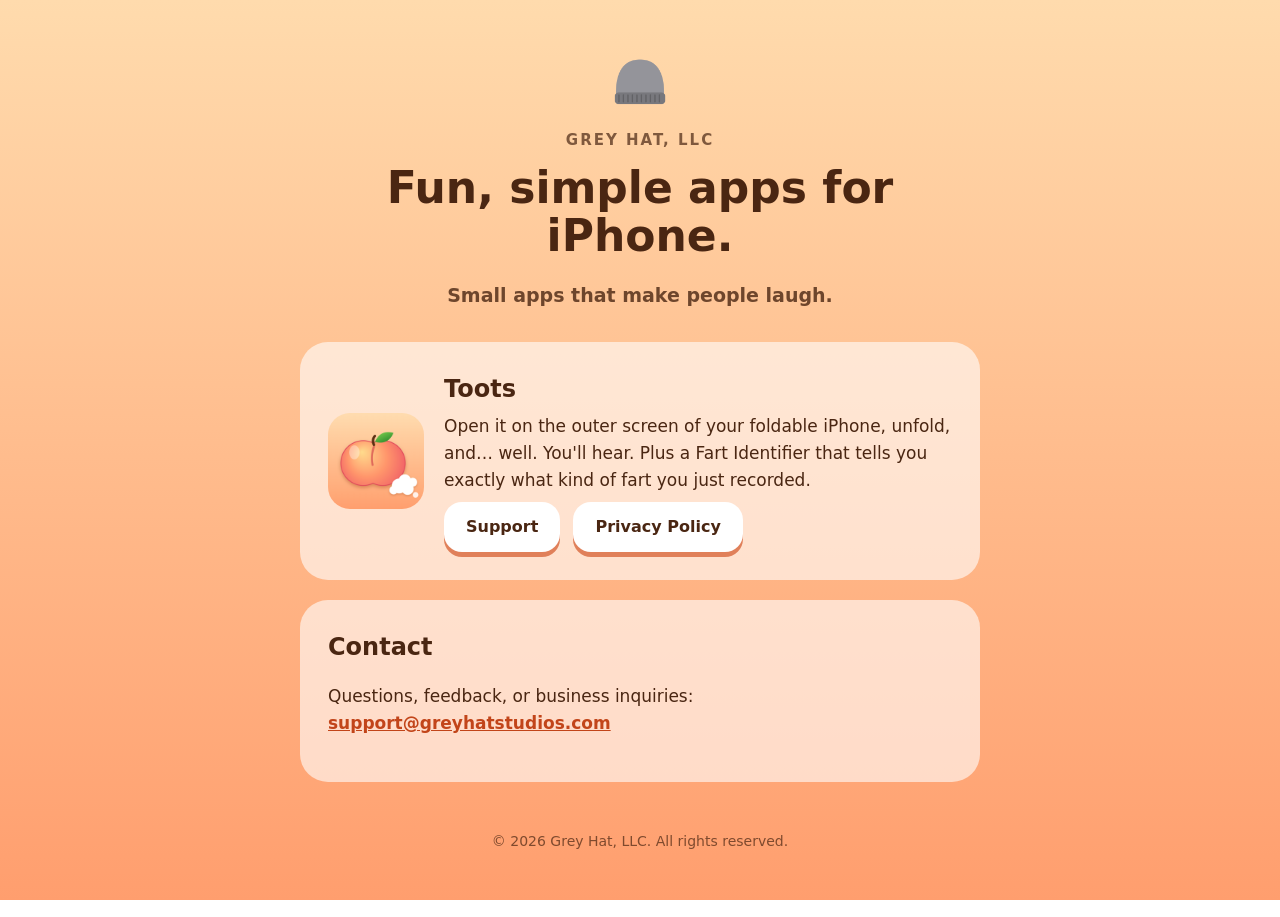
==== index.html @ cb1c9b13 "Grey Hat, LLC website: home, Toots privacy policy, Toots support" ====
<!DOCTYPE html>
<html lang="en">
<head>
    <meta charset="utf-8">
    <meta name="viewport" content="width=device-width, initial-scale=1">
    <title>Grey Hat, LLC</title>
    <meta name="description" content="Grey Hat, LLC makes fun, simple apps for iPhone.">
    <link rel="icon" href="/beanie.png">
    <link rel="stylesheet" href="/style.css">
</head>
<body>
<main>
    <header>
        <a href="/"><img class="beanie" src="/beanie.png" alt="Grey Hat, LLC logo"></a>
        <div class="logo">Grey Hat, LLC</div>
        <h1>Fun, simple apps for iPhone.</h1>
        <p class="subtitle">Small apps that make people laugh.</p>
    </header>

    <div class="card app">
        <img src="/toots/icon.png" alt="Toots app icon">
        <div>
            <h2>Toots</h2>
            <p>Open it on the outer screen of your foldable iPhone, unfold, and… well. You'll hear. Plus a Fart Identifier that tells you exactly what kind of fart you just recorded.</p>
            <a class="button light" href="/toots/support/">Support</a>
            <a class="button light" href="/toots/privacy/">Privacy Policy</a>
        </div>
    </div>

    <div class="card">
        <h2>Contact</h2>
        <p>Questions, feedback, or business inquiries: <a href="mailto:support@greyhatstudios.com">support@greyhatstudios.com</a></p>
    </div>

    <footer>© 2026 Grey Hat, LLC. All rights reserved.</footer>
</main>
</body>
</html>
---- style.css ----
/* Grey Hat, LLC – matches the Toots app look: peach gradient, rounded type, brown text. */
:root {
    --peach-top: #FFDBAD;
    --peach-bottom: #FF9E6E;
    --orange: #FF6B35;
    --orange-dark: #C2451A;
    --brown: #4A2612;
    --card: rgba(255, 255, 255, 0.6);
}

* { box-sizing: border-box; }

body {
    margin: 0;
    min-height: 100vh;
    font-family: ui-rounded, "SF Pro Rounded", system-ui, -apple-system, "Segoe UI", sans-serif;
    color: var(--brown);
    background: linear-gradient(var(--peach-top), var(--peach-bottom)) fixed;
    line-height: 1.6;
}

main {
    max-width: 720px;
    margin: 0 auto;
    padding: 48px 20px 64px;
}

header { text-align: center; margin-bottom: 32px; }
header .logo { font-size: 15px; font-weight: 800; letter-spacing: 2px; text-transform: uppercase; opacity: 0.7; }
header .logo a { color: inherit; text-decoration: none; }

h1 { font-size: 44px; font-weight: 900; line-height: 1.1; margin: 12px 0; }
h2 { font-size: 24px; font-weight: 900; margin: 32px 0 8px; }
h3 { font-size: 18px; font-weight: 800; margin: 24px 0 4px; }
p, li { font-size: 17px; }
.subtitle { font-size: 19px; font-weight: 600; opacity: 0.8; }

a { color: var(--orange-dark); font-weight: 700; }

.card {
    background: var(--card);
    border-radius: 28px;
    padding: 28px;
    margin: 20px 0;
}

.app {
    display: flex;
    gap: 20px;
    align-items: center;
}
.app img { width: 96px; height: 96px; border-radius: 22px; flex-shrink: 0; }
.app h2 { margin: 0 0 4px; }
.app p { margin: 0; }

.button {
    display: inline-block;
    background: var(--orange);
    color: white;
    text-decoration: none;
    font-weight: 800;
    padding: 12px 22px;
    border-radius: 18px;
    box-shadow: 0 5px 0 var(--orange-dark);
    margin: 8px 8px 0 0;
}
.button.light { background: white; color: var(--brown); box-shadow: 0 5px 0 #E0805A; }

.small { font-size: 14px; opacity: 0.7; }

footer { text-align: center; margin-top: 48px; font-size: 14px; opacity: 0.7; }
footer a { color: inherit; }

@media (max-width: 520px) {
    h1 { font-size: 34px; }
    .app { flex-direction: column; text-align: center; }
}

/* No extra gap above the first heading inside a card. */
.card > :first-child { margin-top: 0; }

header .beanie { width: 72px; height: 72px; display: block; margin: 0 auto 8px; }
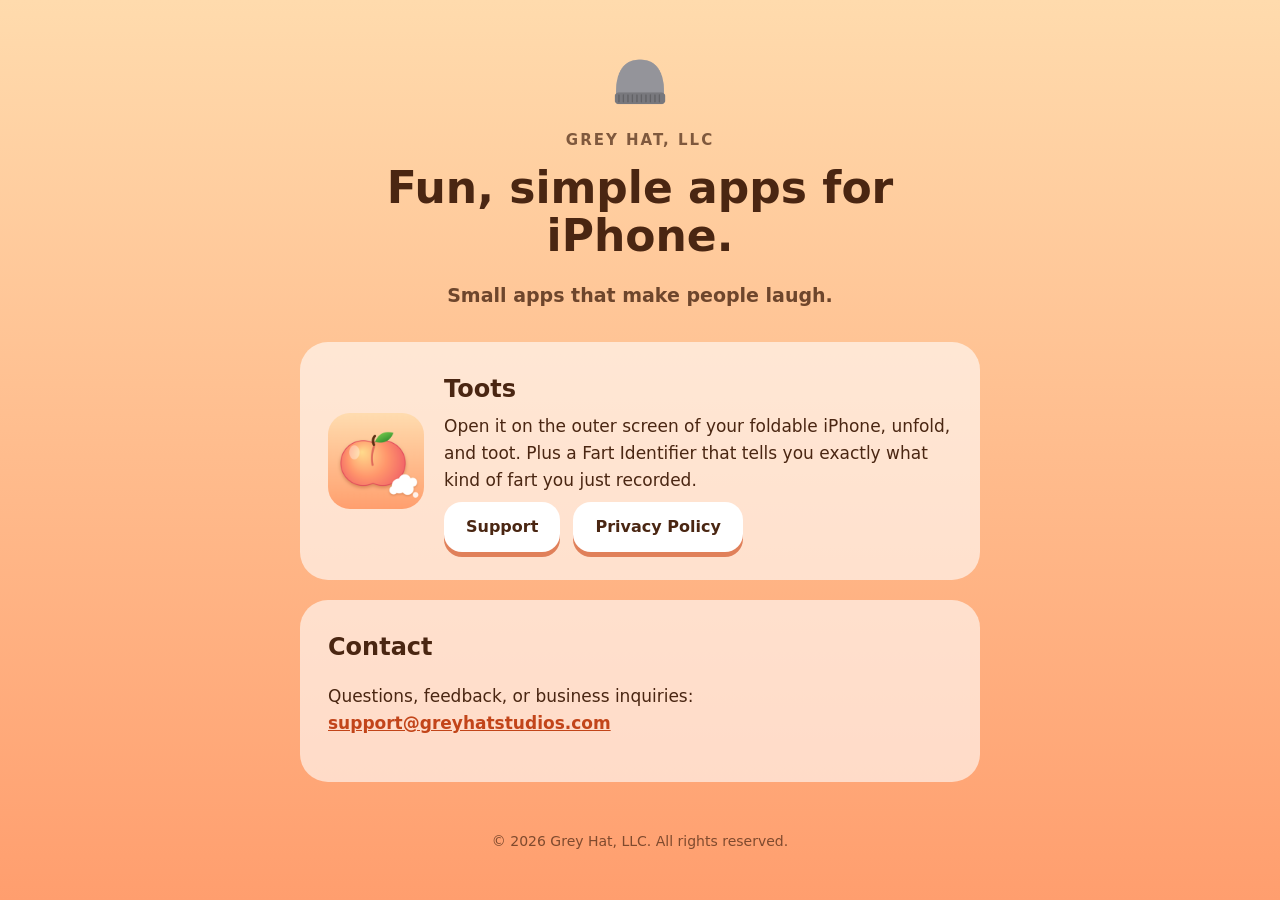
==== commit 478c521b: "Update Toots blurb on home page" ====
--- a/index.html
+++ b/index.html
@@ -21,7 +21,7 @@
         <img src="/toots/icon.png" alt="Toots app icon">
         <div>
             <h2>Toots</h2>
-            <p>Open it on the outer screen of your foldable iPhone, unfold, and… well. You'll hear. Plus a Fart Identifier that tells you exactly what kind of fart you just recorded.</p>
+            <p>Open it on the outer screen of your foldable iPhone, unfold, and toot. Plus a Fart Identifier that tells you exactly what kind of fart you just recorded.</p>
             <a class="button light" href="/toots/support/">Support</a>
             <a class="button light" href="/toots/privacy/">Privacy Policy</a>
         </div>
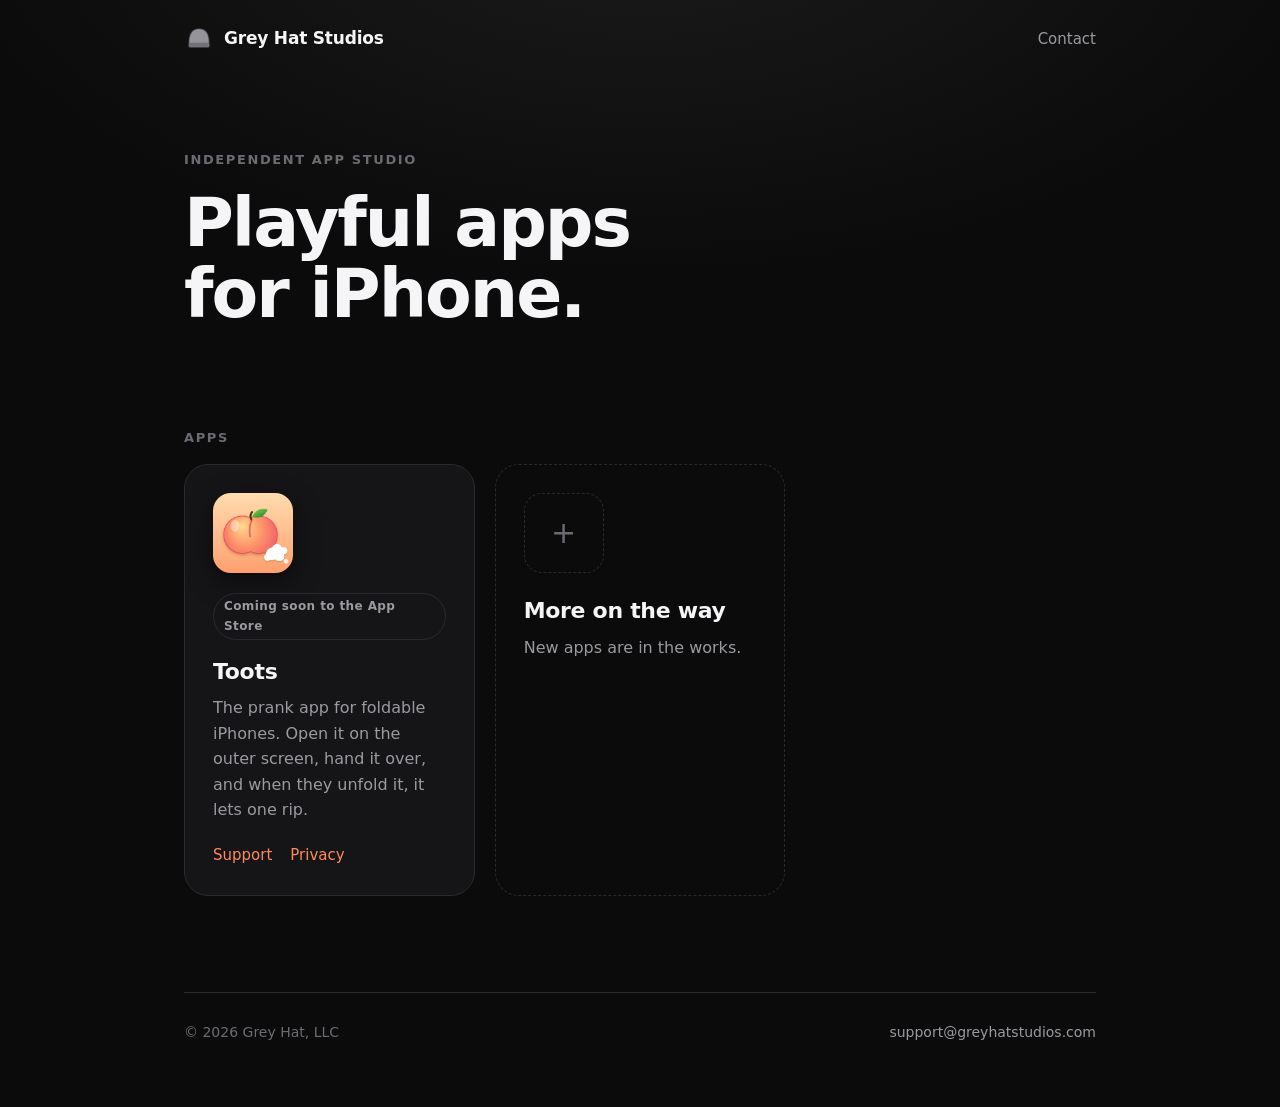
==== commit 09f12d36: "Redesign as Grey Hat Studios portfolio: dark look, apps grid - New dark, minimal studio style shared" ====
--- a/index.html
+++ b/index.html
@@ -3,36 +3,48 @@
 <head>
     <meta charset="utf-8">
     <meta name="viewport" content="width=device-width, initial-scale=1">
-    <title>Grey Hat, LLC</title>
-    <meta name="description" content="Grey Hat, LLC makes fun, simple apps for iPhone.">
+    <title>Grey Hat Studios</title>
+    <meta name="description" content="Grey Hat Studios is an independent studio making playful apps for iPhone.">
+    <meta name="theme-color" content="#0B0B0C">
     <link rel="icon" href="/beanie.png">
     <link rel="stylesheet" href="/style.css">
 </head>
 <body>
 <main>
-    <header>
-        <a href="/"><img class="beanie" src="/beanie.png" alt="Grey Hat, LLC logo"></a>
-        <div class="logo">Grey Hat, LLC</div>
-        <h1>Fun, simple apps for iPhone.</h1>
-        <p class="subtitle">Small apps that make people laugh.</p>
+    <header class="nav">
+        <a class="brand" href="/"><img src="/beanie.png" alt="">Grey Hat Studios</a>
+        <a class="nav-link" href="mailto:support@greyhatstudios.com">Contact</a>
     </header>
 
-    <div class="card app">
-        <img src="/toots/icon.png" alt="Toots app icon">
-        <div>
-            <h2>Toots</h2>
-            <p>Open it on the outer screen of your foldable iPhone, unfold, and toot. Plus a Fart Identifier that tells you exactly what kind of fart you just recorded.</p>
-            <a class="button light" href="/toots/support/">Support</a>
-            <a class="button light" href="/toots/privacy/">Privacy Policy</a>
-        </div>
-    </div>
+    <section class="hero">
+        <p class="eyebrow">Independent app studio</p>
+        <h1>Playful apps<br>for iPhone.</h1>
+    </section>
 
-    <div class="card">
-        <h2>Contact</h2>
-        <p>Questions, feedback, or business inquiries: <a href="mailto:support@greyhatstudios.com">support@greyhatstudios.com</a></p>
-    </div>
+    <p class="eyebrow">Apps</p>
+    <section class="grid">
+        <article class="app-card">
+            <img class="icon" src="/toots/icon.png" alt="Toots app icon">
+            <span class="status">Coming soon to the App Store</span>
+            <h3>Toots</h3>
+            <p>The prank app for foldable iPhones. Open it on the outer screen, hand it over, and when they unfold it, it lets one rip.</p>
+            <div class="links">
+                <a href="/toots/support/">Support</a>
+                <a href="/toots/privacy/">Privacy</a>
+            </div>
+        </article>
 
-    <footer>© 2026 Grey Hat, LLC. All rights reserved.</footer>
+        <article class="app-card placeholder">
+            <div class="icon">+</div>
+            <h3>More on the way</h3>
+            <p>New apps are in the works.</p>
+        </article>
+    </section>
+
+    <footer>
+        <span>© 2026 Grey Hat, LLC</span>
+        <a href="mailto:support@greyhatstudios.com">support@greyhatstudios.com</a>
+    </footer>
 </main>
 </body>
 </html>
--- a/style.css
+++ b/style.css
@@ -1,82 +1,193 @@
-/* Grey Hat, LLC – matches the Toots app look: peach gradient, rounded type, brown text. */
+/* Grey Hat Studios – dark, minimal studio look. Colorful app icons do the talking. */
 :root {
-    --peach-top: #FFDBAD;
-    --peach-bottom: #FF9E6E;
-    --orange: #FF6B35;
-    --orange-dark: #C2451A;
-    --brown: #4A2612;
-    --card: rgba(255, 255, 255, 0.6);
+    --bg: #0B0B0C;
+    --surface: #151517;
+    --surface-hover: #1C1C1F;
+    --border: #2A2A2E;
+    --text: #F5F5F7;
+    --muted: #9A9AA0;
+    --faint: #6B6B72;
+    --accent: #FF8A5B; /* Toots peach, used sparingly for links */
 }
 
 * { box-sizing: border-box; }
 
+html { -webkit-text-size-adjust: 100%; }
+
 body {
     margin: 0;
     min-height: 100vh;
-    font-family: ui-rounded, "SF Pro Rounded", system-ui, -apple-system, "Segoe UI", sans-serif;
-    color: var(--brown);
-    background: linear-gradient(var(--peach-top), var(--peach-bottom)) fixed;
+    font-family: -apple-system, BlinkMacSystemFont, "SF Pro Text", "Inter", system-ui, "Segoe UI", sans-serif;
+    color: var(--text);
+    background: var(--bg);
     line-height: 1.6;
+    -webkit-font-smoothing: antialiased;
+    /* Faint glow at the top so the black doesn't feel flat. */
+    background-image: radial-gradient(ellipse 80% 50% at 50% -10%, rgba(255, 255, 255, 0.07), transparent 70%);
+    background-repeat: no-repeat;
 }
 
 main {
-    max-width: 720px;
+    max-width: 960px;
     margin: 0 auto;
-    padding: 48px 20px 64px;
+    padding: 0 24px 64px;
 }
 
-header { text-align: center; margin-bottom: 32px; }
-header .logo { font-size: 15px; font-weight: 800; letter-spacing: 2px; text-transform: uppercase; opacity: 0.7; }
-header .logo a { color: inherit; text-decoration: none; }
+/* ---------- Top bar ---------- */
 
-h1 { font-size: 44px; font-weight: 900; line-height: 1.1; margin: 12px 0; }
-h2 { font-size: 24px; font-weight: 900; margin: 32px 0 8px; }
-h3 { font-size: 18px; font-weight: 800; margin: 24px 0 4px; }
-p, li { font-size: 17px; }
-.subtitle { font-size: 19px; font-weight: 600; opacity: 0.8; }
+.nav {
+    display: flex;
+    align-items: center;
+    justify-content: space-between;
+    padding: 24px 0;
+}
+.brand {
+    display: flex;
+    align-items: center;
+    gap: 10px;
+    color: var(--text);
+    text-decoration: none;
+    font-weight: 700;
+    font-size: 17px;
+    letter-spacing: -0.2px;
+}
+.brand img { width: 30px; height: 30px; }
+.nav-link { color: var(--muted); text-decoration: none; font-size: 15px; font-weight: 500; }
+.nav-link:hover { color: var(--text); }
 
-a { color: var(--orange-dark); font-weight: 700; }
+/* ---------- Type ---------- */
+
+h1 {
+    font-size: clamp(40px, 7vw, 68px);
+    font-weight: 700;
+    letter-spacing: -2px;
+    line-height: 1.05;
+    margin: 0 0 18px;
+}
+h2 { font-size: 24px; font-weight: 700; letter-spacing: -0.4px; margin: 36px 0 8px; }
+h3 { font-size: 18px; font-weight: 600; margin: 28px 0 4px; }
+p, li { font-size: 17px; color: var(--muted); }
+strong { color: var(--text); font-weight: 600; }
+
+a { color: var(--accent); text-decoration: none; }
+a:hover { text-decoration: underline; }
+
+.eyebrow {
+    font-size: 13px;
+    font-weight: 600;
+    letter-spacing: 1.6px;
+    text-transform: uppercase;
+    color: var(--faint);
+    margin: 0 0 16px;
+}
+.lead { font-size: 21px; max-width: 560px; margin: 0; }
+.small { font-size: 14px; color: var(--faint); }
+
+/* ---------- Home ---------- */
+
+.hero { padding: 72px 0 80px; }
+
+.grid {
+    display: grid;
+    grid-template-columns: repeat(auto-fill, minmax(280px, 1fr));
+    gap: 20px;
+}
+
+.app-card {
+    display: flex;
+    flex-direction: column;
+    background: var(--surface);
+    border: 1px solid var(--border);
+    border-radius: 24px;
+    padding: 28px;
+    transition: transform 0.2s ease, background 0.2s ease, border-color 0.2s ease;
+}
+.app-card:hover { transform: translateY(-3px); background: var(--surface-hover); border-color: #3A3A3F; }
+.app-card .icon {
+    width: 80px;
+    height: 80px;
+    border-radius: 18px;
+    margin-bottom: 20px;
+    box-shadow: 0 8px 24px rgba(0, 0, 0, 0.5);
+}
+.app-card h3 { margin: 0 0 6px; font-size: 22px; font-weight: 700; letter-spacing: -0.3px; }
+.app-card p { margin: 0 0 20px; font-size: 16px; flex-grow: 1; }
+.app-card .links { display: flex; gap: 18px; flex-wrap: wrap; font-size: 15px; font-weight: 500; }
+
+.status {
+    display: inline-block;
+    align-self: flex-start;
+    font-size: 12px;
+    font-weight: 600;
+    letter-spacing: 0.4px;
+    color: var(--muted);
+    border: 1px solid var(--border);
+    border-radius: 999px;
+    padding: 3px 10px;
+    margin-bottom: 14px;
+}
+
+.app-card.placeholder {
+    background: transparent;
+    border-style: dashed;
+    align-items: flex-start;
+    justify-content: center;
+}
+.app-card.placeholder:hover { transform: none; background: transparent; border-color: var(--border); }
+.placeholder .icon {
+    display: grid;
+    place-items: center;
+    border: 1px dashed var(--border);
+    box-shadow: none;
+    font-size: 30px;
+    color: var(--faint);
+}
+
+/* ---------- Content pages (support, privacy) ---------- */
+
+.page-header { padding: 48px 0 32px; }
+.page-header h1 { font-size: clamp(36px, 6vw, 52px); margin-bottom: 10px; }
 
 .card {
-    background: var(--card);
-    border-radius: 28px;
-    padding: 28px;
+    background: var(--surface);
+    border: 1px solid var(--border);
+    border-radius: 24px;
+    padding: 32px;
     margin: 20px 0;
 }
-
-.app {
-    display: flex;
-    gap: 20px;
-    align-items: center;
-}
-.app img { width: 96px; height: 96px; border-radius: 22px; flex-shrink: 0; }
-.app h2 { margin: 0 0 4px; }
-.app p { margin: 0; }
+.card > :first-child { margin-top: 0; }
+.card ul { padding-left: 20px; }
 
 .button {
     display: inline-block;
-    background: var(--orange);
-    color: white;
-    text-decoration: none;
-    font-weight: 800;
+    background: var(--text);
+    color: var(--bg);
+    font-weight: 600;
+    font-size: 16px;
     padding: 12px 22px;
-    border-radius: 18px;
-    box-shadow: 0 5px 0 var(--orange-dark);
-    margin: 8px 8px 0 0;
+    border-radius: 999px;
+    margin-top: 8px;
 }
-.button.light { background: white; color: var(--brown); box-shadow: 0 5px 0 #E0805A; }
+.button:hover { text-decoration: none; opacity: 0.85; }
 
-.small { font-size: 14px; opacity: 0.7; }
+/* ---------- Footer ---------- */
 
-footer { text-align: center; margin-top: 48px; font-size: 14px; opacity: 0.7; }
-footer a { color: inherit; }
+footer {
+    margin-top: 96px;
+    padding-top: 28px;
+    border-top: 1px solid var(--border);
+    display: flex;
+    justify-content: space-between;
+    flex-wrap: wrap;
+    gap: 12px;
+    font-size: 14px;
+    color: var(--faint);
+}
+footer a { color: var(--muted); }
 
 @media (max-width: 520px) {
-    h1 { font-size: 34px; }
-    .app { flex-direction: column; text-align: center; }
+    .hero { padding: 40px 0 56px; }
+    h1 { letter-spacing: -1.2px; }
+    .lead { font-size: 19px; }
+    .card { padding: 24px; }
 }
-
-/* No extra gap above the first heading inside a card. */
-.card > :first-child { margin-top: 0; }
-
-header .beanie { width: 72px; height: 72px; display: block; margin: 0 auto 8px; }
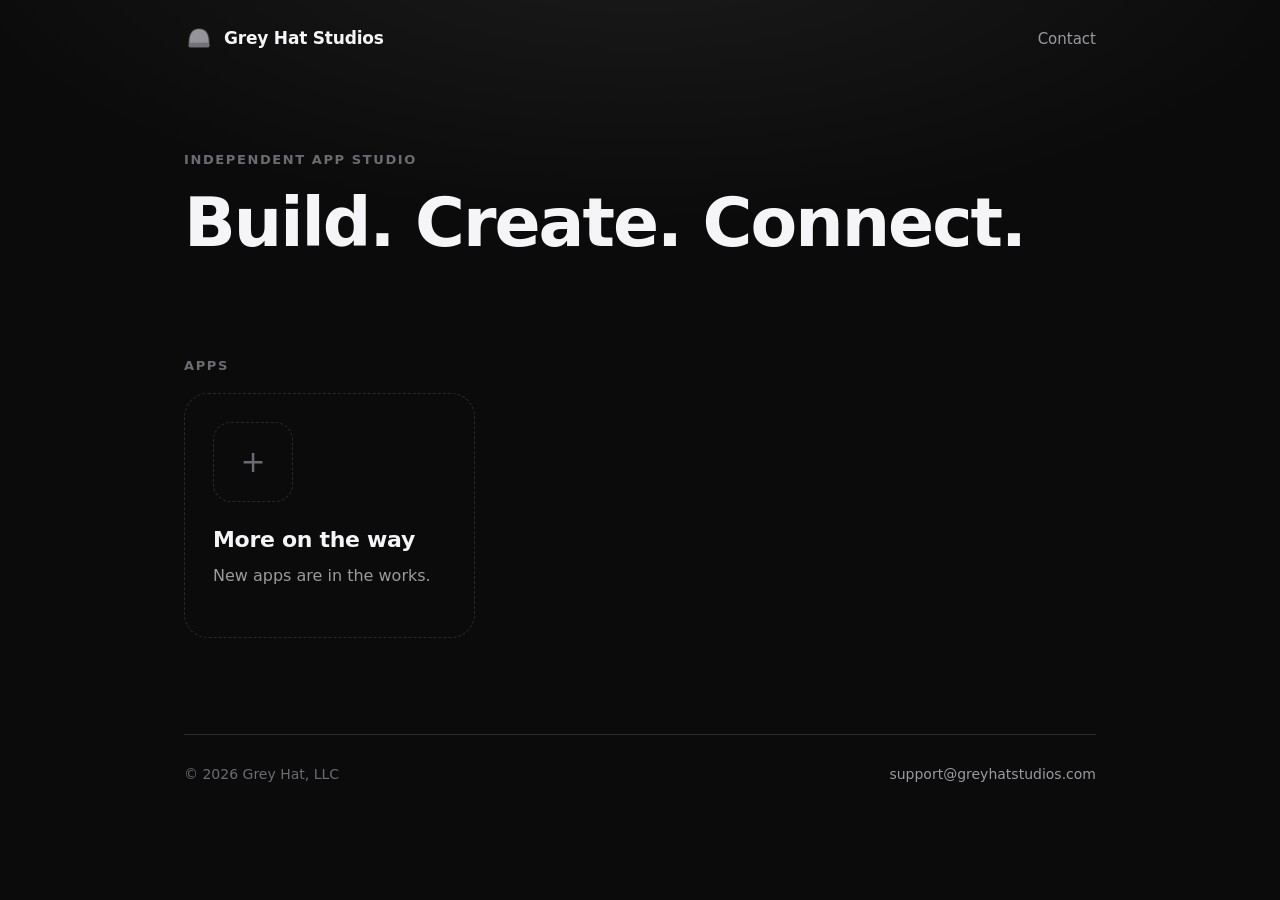
==== commit 9a40c36a: "Update homepage headline and remove Toots card Co-Authored-By: Claude Sonnet 5.5 <noreply@anthropic." ====
--- a/index.html
+++ b/index.html
@@ -18,21 +18,11 @@
 
     <section class="hero">
         <p class="eyebrow">Independent app studio</p>
-        <h1>Playful apps<br>for iPhone.</h1>
+        <h1>Build. Create. Connect.</h1>
     </section>
 
     <p class="eyebrow">Apps</p>
     <section class="grid">
-        <article class="app-card">
-            <img class="icon" src="/toots/icon.png" alt="Toots app icon">
-            <span class="status">Coming soon to the App Store</span>
-            <h3>Toots</h3>
-            <p>The prank app for foldable iPhones. Open it on the outer screen, hand it over, and when they unfold it, it lets one rip.</p>
-            <div class="links">
-                <a href="/toots/support/">Support</a>
-                <a href="/toots/privacy/">Privacy</a>
-            </div>
-        </article>
 
         <article class="app-card placeholder">
             <div class="icon">+</div>
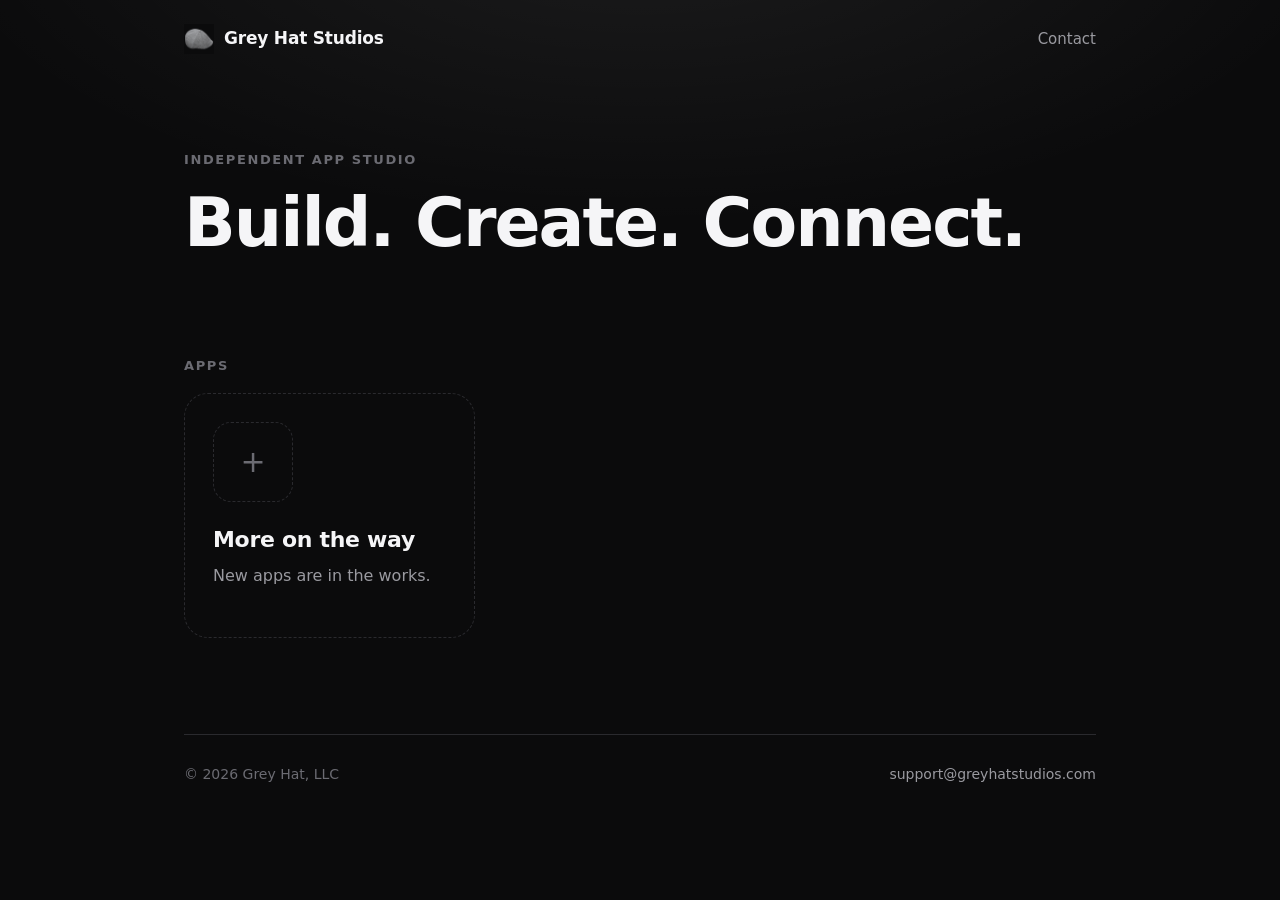
==== commit 44494b3c: "Replace beanie icon with gray flat cap logo Co-Authored-By: Claude Sonnet 5.5 <noreply@anthropic.com" ====
--- a/index.html
+++ b/index.html
@@ -4,15 +4,15 @@
     <meta charset="utf-8">
     <meta name="viewport" content="width=device-width, initial-scale=1">
     <title>Grey Hat Studios</title>
-    <meta name="description" content="Grey Hat Studios is an independent studio making playful apps for iPhone.">
+    <meta name="description" content="Grey Hat Studios is an independent studio. Build. Create. Connect.">
     <meta name="theme-color" content="#0B0B0C">
-    <link rel="icon" href="/beanie.png">
+    <link rel="icon" href="/logo.png">
     <link rel="stylesheet" href="/style.css">
 </head>
 <body>
 <main>
     <header class="nav">
-        <a class="brand" href="/"><img src="/beanie.png" alt="">Grey Hat Studios</a>
+        <a class="brand" href="/"><img src="/logo.png" alt="">Grey Hat Studios</a>
         <a class="nav-link" href="mailto:support@greyhatstudios.com">Contact</a>
     </header>
 
